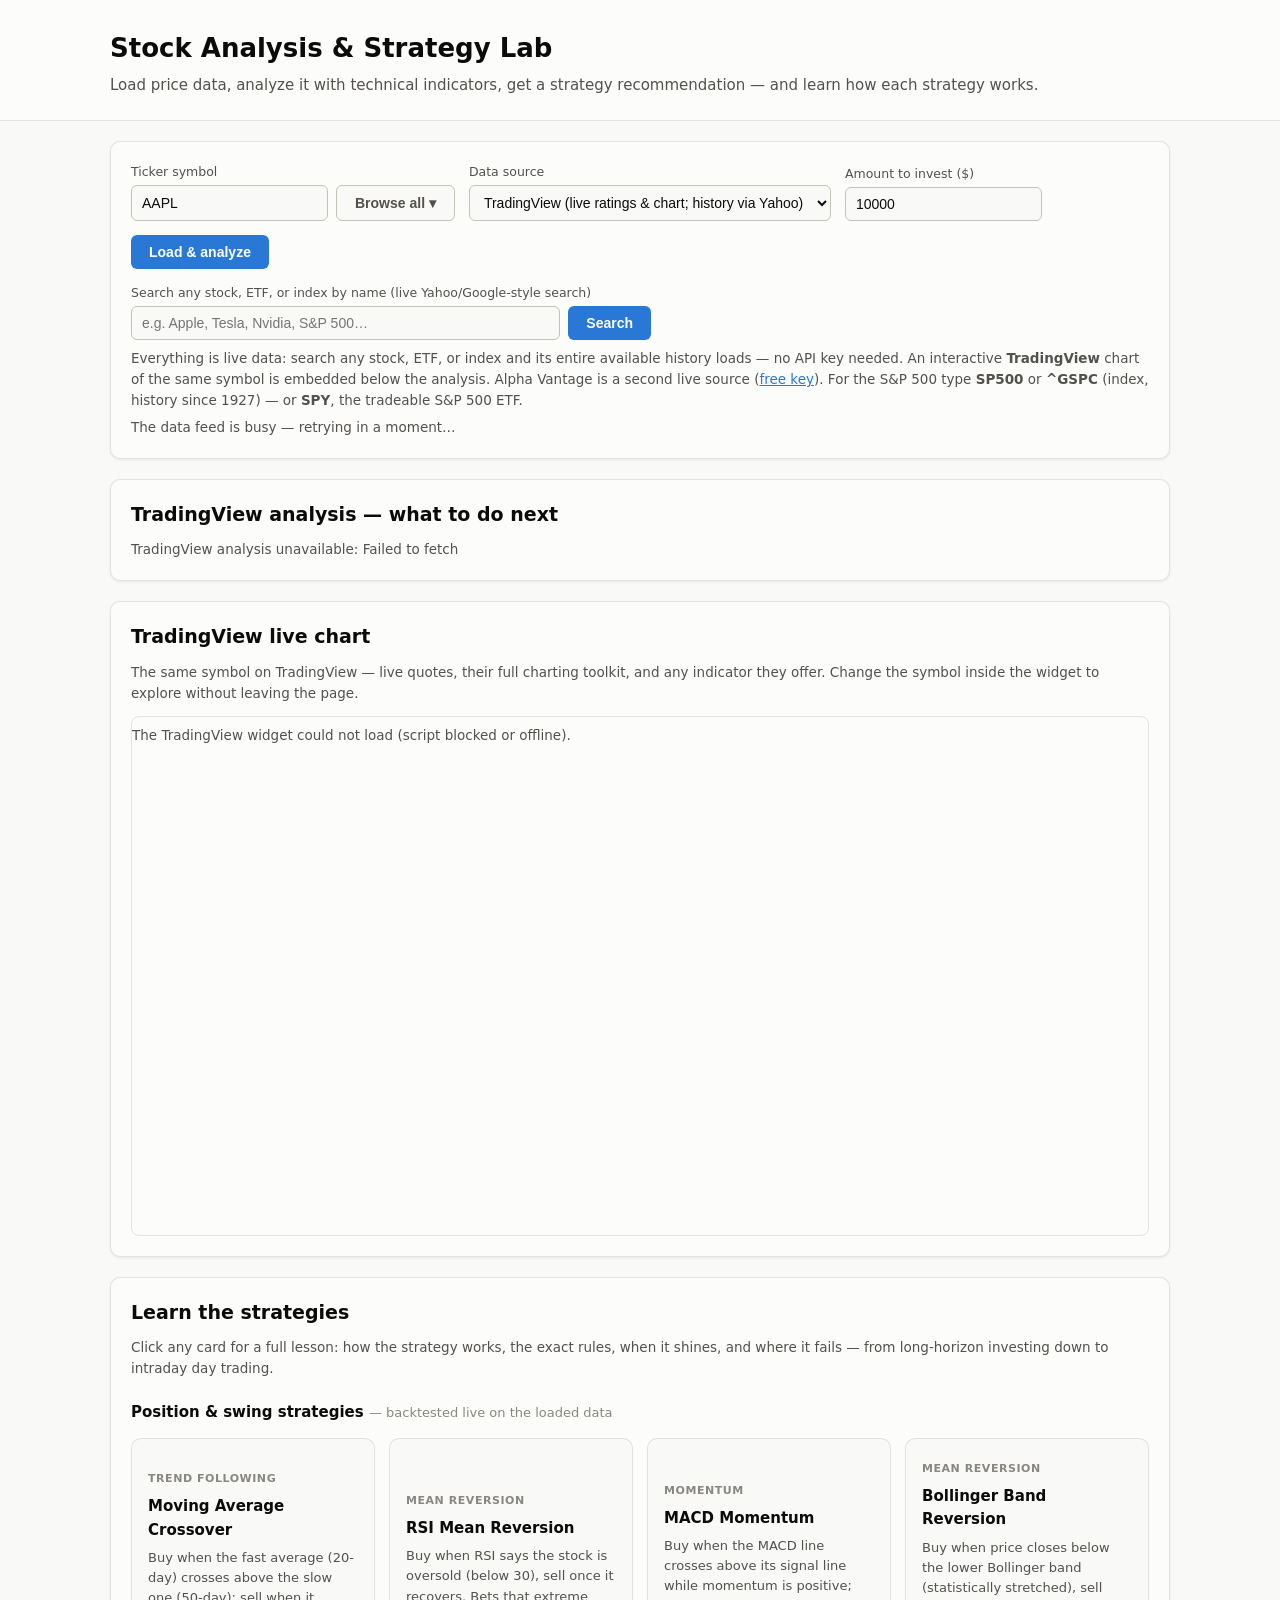
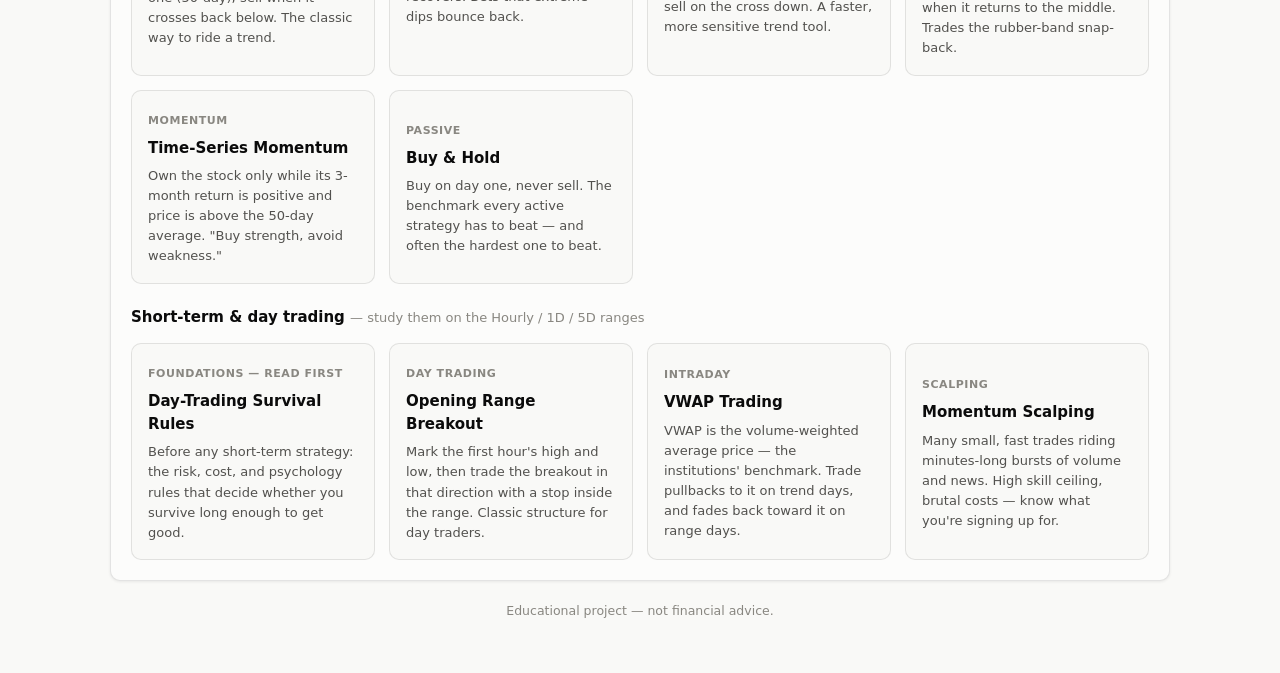
==== index.html @ ebc2ca2b "update with more data" ====
<!DOCTYPE html>
<html lang="en">
<head>
  <meta charset="UTF-8" />
  <meta name="viewport" content="width=device-width, initial-scale=1.0" />
  <title>Stock Analysis &amp; Strategy Lab</title>
  <!-- ?v= busts stale browser caches — bump it when shipping changes -->
  <link rel="stylesheet" href="css/styles.css?v=7" />
</head>
<body>
  <header class="app-header">
    <div class="header-inner">
      <h1>Stock Analysis &amp; Strategy Lab</h1>
      <p class="subtitle">Load price data, analyze it with technical indicators, get a strategy recommendation — and learn how each strategy works.</p>
    </div>
  </header>

  <main class="container">

    <!-- ============ Controls ============ -->
    <section class="panel controls-panel" aria-label="Data controls">
      <div class="controls-row">
        <div class="control">
          <label for="symbol-input">Ticker symbol</label>
          <div class="symbol-box">
            <input id="symbol-input" type="text" value="AAPL" autocomplete="off" spellcheck="false" placeholder="e.g. AAPL, MSFT, ^GSPC" />
            <button id="browse-btn" class="btn btn-secondary" type="button" title="Pick from every available ticker">Browse all &#9662;</button>
          </div>
        </div>
        <div class="control">
          <label for="source-select">Data source</label>
          <select id="source-select">
            <option value="tradingview" selected>TradingView (live ratings &amp; chart; history via Yahoo)</option>
            <option value="yahoo">Yahoo Finance (live, free, full history)</option>
            <option value="alphavantage">Alpha Vantage (live, needs free API key)</option>
          </select>
        </div>
        <div class="control" id="apikey-control" hidden>
          <label for="apikey-input">API key</label>
          <input id="apikey-input" type="password" autocomplete="off" placeholder="Free key from alphavantage.co" />
        </div>
        <div class="control">
          <label for="capital-input">Amount to invest ($)</label>
          <input id="capital-input" type="number" value="10000" min="0" step="100" />
        </div>
        <div class="control control-btn">
          <button id="load-btn" class="btn btn-primary">Load &amp; analyze</button>
        </div>
      </div>
      <div class="search-row">
        <div class="control search-control">
          <label for="search-input">Search any stock, ETF, or index by name (live Yahoo/Google-style search)</label>
          <div class="search-box">
            <input id="search-input" type="text" autocomplete="off" spellcheck="false" placeholder="e.g. Apple, Tesla, Nvidia, S&amp;P 500…" />
            <button id="search-btn" class="btn btn-primary" type="button">Search</button>
          </div>
          <div class="search-results" id="search-results" hidden></div>
        </div>
      </div>
      <p class="hint" id="source-hint">
        Everything is live data: search any stock, ETF, or index and its entire available history loads —
        no API key needed. An interactive <b>TradingView</b> chart of the same symbol is embedded below the
        analysis. Alpha Vantage is a second live source
        (<a href="https://www.alphavantage.co/support/#api-key" target="_blank" rel="noopener">free key</a>).
        For the S&amp;P 500 type <b>SP500</b> or <b>^GSPC</b> (index, history since 1927) — or <b>SPY</b>,
        the tradeable S&amp;P 500 ETF.
      </p>
      <p class="status" id="status-msg" role="status"></p>
      <button id="retry-btn" class="btn btn-secondary" type="button" hidden>Retry loading history</button>
    </section>

    <!-- ============ Stat tiles ============ -->
    <section class="tiles" id="stat-tiles" aria-label="Key statistics" hidden>
      <div class="tile">
        <div class="tile-label">Last close</div>
        <div class="tile-value" id="tile-price">–</div>
        <div class="tile-delta" id="tile-change">–</div>
      </div>
      <div class="tile">
        <div class="tile-label">Period range</div>
        <div class="tile-value" id="tile-range">–</div>
        <div class="tile-delta muted" id="tile-range-note">low – high</div>
      </div>
      <div class="tile">
        <div class="tile-label">RSI (14)</div>
        <div class="tile-value" id="tile-rsi">–</div>
        <div class="tile-delta muted" id="tile-rsi-note">–</div>
      </div>
      <div class="tile">
        <div class="tile-label">Volatility (annualized)</div>
        <div class="tile-value" id="tile-vol">–</div>
        <div class="tile-delta muted" id="tile-vol-note">20-day stdev of returns</div>
      </div>
      <div class="tile">
        <div class="tile-label">Trend regime</div>
        <div class="tile-value" id="tile-trend">–</div>
        <div class="tile-delta muted" id="tile-trend-note">SMA 20 vs SMA 50</div>
      </div>
    </section>

    <!-- ============ Price chart ============ -->
    <section class="panel chart-panel" id="chart-section" hidden>
      <div class="chart-header">
        <h2 id="chart-title">Price</h2>
        <div class="chart-toggles" role="group" aria-label="Chart options">
          <label class="toggle"><input type="checkbox" id="toggle-candles" /> Candles</label>
          <label class="toggle"><input type="checkbox" id="toggle-sma20" checked /> SMA 20</label>
          <label class="toggle"><input type="checkbox" id="toggle-sma50" checked /> SMA 50</label>
          <label class="toggle"><input type="checkbox" id="toggle-bb" /> Bollinger (20, 2)</label>
          <label class="toggle"><input type="checkbox" id="toggle-log" /> Log scale</label>
          <label class="toggle"><input type="checkbox" id="toggle-table" /> Data table</label>
        </div>
      </div>
      <div class="chart-tools" id="range-row" role="group" aria-label="Time range">
        <span class="tools-label">Range:</span>
        <button class="tool-btn" data-range="HOURLY" type="button">Hourly</button>
        <button class="tool-btn" data-range="1D" type="button">1D</button>
        <button class="tool-btn" data-range="5D" type="button">5D</button>
        <button class="tool-btn" data-range="1M" type="button">1M</button>
        <button class="tool-btn" data-range="6M" type="button">6M</button>
        <button class="tool-btn" data-range="1Y" type="button">1Y</button>
        <button class="tool-btn" data-range="3Y" type="button">3Y</button>
        <button class="tool-btn" data-range="5Y" type="button">5Y</button>
        <button class="tool-btn active" data-range="ALL" type="button">All</button>
        <span class="tool-hint" id="range-hint"></span>
      </div>
      <p class="hint">Details below show the latest bar — click any point on a chart to inspect a different one.</p>
      <div class="point-details" id="point-details" hidden>
        <div class="pd-date" id="pd-date"></div>
        <div class="pd-grid" id="pd-grid"></div>
      </div>
      <div class="legend" id="price-legend" aria-hidden="false"></div>
      <div class="chart-wrap">
        <canvas id="price-chart" height="360"></canvas>
      </div>

      <h3 class="subchart-title">RSI (14)</h3>
      <div class="chart-wrap">
        <canvas id="rsi-chart" height="120"></canvas>
      </div>

      <h3 class="subchart-title">MACD (12, 26, 9)</h3>
      <div class="legend" id="macd-legend"></div>
      <div class="chart-wrap">
        <canvas id="macd-chart" height="140"></canvas>
      </div>

      <div class="table-wrap" id="data-table-wrap" hidden>
        <table id="data-table">
          <caption>Most recent 30 trading days</caption>
          <thead>
            <tr><th>Date</th><th>Open</th><th>High</th><th>Low</th><th>Close</th><th>Volume</th><th>SMA 20</th><th>RSI 14</th></tr>
          </thead>
          <tbody></tbody>
        </table>
      </div>
    </section>

    <!-- ============ TradingView analysis & suggestions ============ -->
    <section class="panel" id="tva-section" hidden>
      <h2>TradingView analysis — what to do next</h2>
      <p class="hint" id="tva-status">Loading TradingView analysis…</p>
      <div id="tva-body" hidden>
        <div class="tva-ratings" id="tva-ratings"></div>
        <div class="pd-grid" id="tva-grid"></div>
        <div class="reco-card" id="tva-suggestion"></div>
      </div>
    </section>

    <!-- ============ TradingView ============ -->
    <section class="panel" id="tv-section" hidden>
      <h2>TradingView live chart</h2>
      <p class="hint">The same symbol on TradingView — live quotes, their full charting toolkit, and any indicator they offer. Change the symbol inside the widget to explore without leaving the page.</p>
      <p class="hint" id="tv-note"></p>
      <div class="tv-container" id="tv-widget"></div>
    </section>

    <!-- ============ Recommendation ============ -->
    <section class="panel" id="reco-section" hidden>
      <h2>Strategy recommendation</h2>
      <div class="reco-card" id="reco-card"></div>
      <h3>How every strategy scored on this data</h3>
      <p class="hint">Each strategy is backtested on the loaded history (long when its rule says buy, in cash otherwise), then scored for how well it fits the current market regime. Past performance never guarantees future results — this is an educational tool, not financial advice.</p>
      <div class="table-wrap">
        <table id="strategy-table">
          <thead>
            <tr>
              <th>Strategy</th>
              <th>Current signal</th>
              <th>Regime fit</th>
              <th>Backtest return</th>
              <th>Buy &amp; hold</th>
              <th>Win rate</th>
              <th>Max drawdown</th>
              <th>Trades</th>
            </tr>
          </thead>
          <tbody></tbody>
        </table>
      </div>
    </section>

    <!-- ============ Learn ============ -->
    <section class="panel" id="learn-section">
      <h2>Learn the strategies</h2>
      <p class="hint">Click any card for a full lesson: how the strategy works, the exact rules, when it shines, and where it fails — from long-horizon investing down to intraday day trading.</p>
      <div id="learn-groups"></div>
    </section>

    <footer class="app-footer">
      <p>Educational project — not financial advice.</p>
    </footer>
  </main>

  <!-- ============ Lesson modal ============ -->
  <div class="modal-backdrop" id="modal-backdrop" hidden>
    <div class="modal" role="dialog" aria-modal="true" aria-labelledby="modal-title">
      <button class="modal-close" id="modal-close" aria-label="Close lesson">&times;</button>
      <div id="modal-body"></div>
    </div>
  </div>

  <script src="js/indicators.js?v=7"></script>
  <script src="js/data.js?v=7"></script>
  <script src="js/strategies.js?v=7"></script>
  <script src="js/chart.js?v=7"></script>
  <script src="js/app.js?v=7"></script>
</body>
</html>
---- css/styles.css ----
/* ============================================================
   Theme tokens — light by default, dark via prefers-color-scheme.
   Series colors are a validated categorical palette; status
   green/red are reserved for up/down and never used as a series.
   ============================================================ */
:root {
  --page:            #f9f9f7;
  --surface-1:       #fcfcfb;
  --text-primary:    #0b0b0b;
  --text-secondary:  #52514e;
  --text-muted:      #898781;
  --gridline:        #e1e0d9;
  --baseline:        #c3c2b7;
  --border:          rgba(11, 11, 11, 0.10);

  --series-1: #2a78d6;   /* blue   — price / primary line */
  --series-2: #1baf7a;   /* aqua   — SMA 20 */
  --series-3: #eda100;   /* yellow — SMA 50 */
  --series-4: #4a3aa7;   /* violet — Bollinger */
  --diverge-neg: #e34948; /* red pole of blue<->red diverging (MACD histogram) */

  --status-good:     #0ca30c;
  --status-critical: #d03b3b;
  --delta-up:        #006300;
  --delta-down:      #d03b3b;

  --accent:       #2a78d6;
  --accent-ink:   #ffffff;
  --radius: 10px;
  --shadow: 0 1px 3px rgba(11, 11, 11, 0.07);
}

@media (prefers-color-scheme: dark) {
  :root {
    --page:            #0d0d0d;
    --surface-1:       #1a1a19;
    --text-primary:    #ffffff;
    --text-secondary:  #c3c2b7;
    --text-muted:      #898781;
    --gridline:        #2c2c2a;
    --baseline:        #383835;
    --border:          rgba(255, 255, 255, 0.10);

    --series-1: #3987e5;
    --series-2: #199e70;
    --series-3: #c98500;
    --series-4: #9085e9;
    --diverge-neg: #e66767;

    --status-good:     #0ca30c;
    --status-critical: #d03b3b;
    --delta-up:        #0ca30c;
    --delta-down:      #e66767;

    --accent:     #3987e5;
    --accent-ink: #0b0b0b;
  }
}

* { box-sizing: border-box; }

/* The hidden attribute must always win, even over display:grid/flex rules. */
[hidden] { display: none !important; }

body {
  margin: 0;
  background: var(--page);
  color: var(--text-primary);
  font-family: system-ui, -apple-system, "Segoe UI", sans-serif;
  line-height: 1.55;
}

a { color: var(--accent); }

/* ============ Layout ============ */
.app-header {
  background: var(--surface-1);
  border-bottom: 1px solid var(--border);
  padding: 28px 0 22px;
}
.header-inner, .container {
  max-width: 1100px;
  margin: 0 auto;
  padding: 0 20px;
}
.app-header h1 { margin: 0 0 6px; font-size: 26px; }
.subtitle { margin: 0; color: var(--text-secondary); font-size: 15px; }

.container { padding-top: 20px; padding-bottom: 40px; }

.panel {
  background: var(--surface-1);
  border: 1px solid var(--border);
  border-radius: var(--radius);
  box-shadow: var(--shadow);
  padding: 20px;
  margin-bottom: 20px;
}
.panel h2 { margin: 0 0 10px; font-size: 19px; }
.panel h3 { margin: 22px 0 8px; font-size: 15px; }

.hint { color: var(--text-secondary); font-size: 13.5px; margin: 8px 0 0; }
.muted { color: var(--text-muted); }

/* ============ Controls ============ */
.controls-row {
  display: flex;
  flex-wrap: wrap;
  gap: 14px;
  align-items: flex-end;
}
.control { display: flex; flex-direction: column; gap: 4px; }
.control label { font-size: 12.5px; color: var(--text-secondary); }
.control input, .control select {
  background: var(--page);
  color: var(--text-primary);
  border: 1px solid var(--baseline);
  border-radius: 6px;
  padding: 8px 10px;
  font-size: 14px;
  min-width: 160px;
}
.control input:focus, .control select:focus {
  outline: 2px solid var(--accent);
  outline-offset: 1px;
}
.btn {
  border: none;
  border-radius: 6px;
  padding: 9px 18px;
  font-size: 14px;
  font-weight: 600;
  cursor: pointer;
}
.btn-primary { background: var(--accent); color: var(--accent-ink); }
.btn-primary:hover { filter: brightness(1.08); }
.btn-primary:disabled { opacity: 0.6; cursor: wait; }
.btn-secondary {
  background: var(--page);
  color: var(--text-secondary);
  border: 1px solid var(--baseline);
}
.btn-secondary:hover { border-color: var(--accent); color: var(--text-primary); }

.symbol-box { display: flex; gap: 8px; }
.symbol-box input { min-width: 110px; flex: 1; }

/* ============ Symbol directory (Browse all) ============ */
.dir-controls { display: flex; gap: 10px; align-items: center; margin: 12px 0 10px; flex-wrap: wrap; }
.dir-controls input {
  flex: 1;
  min-width: 200px;
  background: var(--page);
  border: 1px solid var(--baseline);
  border-radius: 6px;
  padding: 8px 10px;
  color: var(--text-primary);
  font-size: 14px;
}
.dir-controls input:focus { outline: 2px solid var(--accent); outline-offset: 1px; }
.dir-list {
  max-height: 50vh;
  overflow-y: auto;
  border: 1px solid var(--border);
  border-radius: 8px;
  margin-bottom: 12px;
}
.dir-row {
  display: flex;
  gap: 10px;
  align-items: baseline;
  width: 100%;
  text-align: left;
  background: none;
  border: none;
  border-bottom: 1px solid var(--gridline);
  padding: 8px 12px;
  font: inherit;
  font-size: 13.5px;
  color: var(--text-primary);
  cursor: pointer;
}
.dir-row:last-child { border-bottom: none; }
.dir-row:hover { background: color-mix(in srgb, var(--accent) 10%, transparent); }
.dir-sym { font-weight: 700; min-width: 64px; }
.dir-name { flex: 1; color: var(--text-secondary); overflow: hidden; text-overflow: ellipsis; white-space: nowrap; }
.dir-price { font-variant-numeric: tabular-nums; }
.dir-chg { min-width: 62px; text-align: right; font-variant-numeric: tabular-nums; }
.dir-chg.up { color: var(--delta-up); }
.dir-chg.down { color: var(--delta-down); }
.dir-cap { color: var(--text-muted); min-width: 54px; text-align: right; font-size: 12px; }
#dir-more { width: 100%; }

.status { font-size: 13.5px; margin: 6px 0 0; min-height: 1em; color: var(--text-secondary); }
.status.error { color: var(--status-critical); }

/* ============ Symbol search ============ */
.search-row { margin-top: 14px; }
.search-control { position: relative; max-width: 520px; }
.search-box { display: flex; gap: 8px; }
.search-box input { flex: 1; }
.search-results {
  position: absolute;
  top: 100%;
  left: 0;
  right: 0;
  z-index: 50;
  background: var(--surface-1);
  border: 1px solid var(--border);
  border-radius: 8px;
  box-shadow: 0 6px 20px rgba(0,0,0,0.25);
  margin-top: 4px;
  overflow: hidden;
}
.search-result {
  display: flex;
  justify-content: space-between;
  align-items: baseline;
  gap: 10px;
  width: 100%;
  text-align: left;
  background: none;
  border: none;
  border-bottom: 1px solid var(--gridline);
  padding: 8px 12px;
  font: inherit;
  font-size: 13.5px;
  color: var(--text-primary);
  cursor: pointer;
}
.search-result:last-child { border-bottom: none; }
.search-result:hover { background: color-mix(in srgb, var(--accent) 10%, transparent); }
.search-result .sr-symbol { font-weight: 700; white-space: nowrap; }
.search-result .sr-name {
  flex: 1;
  color: var(--text-secondary);
  overflow: hidden;
  text-overflow: ellipsis;
  white-space: nowrap;
}
.search-result .sr-exch { color: var(--text-muted); font-size: 12px; white-space: nowrap; }

/* ============ Stat tiles ============ */
.tiles {
  display: grid;
  grid-template-columns: repeat(auto-fit, minmax(170px, 1fr));
  gap: 14px;
  margin-bottom: 20px;
}
.tile {
  background: var(--surface-1);
  border: 1px solid var(--border);
  border-radius: var(--radius);
  box-shadow: var(--shadow);
  padding: 14px 16px;
}
.tile-label { font-size: 12.5px; color: var(--text-secondary); }
.tile-value { font-size: 24px; font-weight: 600; margin: 2px 0; }
.tile-delta { font-size: 12.5px; font-weight: 600; }
.tile-delta.up   { color: var(--delta-up); }
.tile-delta.down { color: var(--delta-down); }
.tile-delta.muted { color: var(--text-muted); font-weight: 400; }

/* ============ Charts ============ */
.chart-header {
  display: flex;
  flex-wrap: wrap;
  justify-content: space-between;
  align-items: baseline;
  gap: 10px;
}
.chart-toggles { display: flex; flex-wrap: wrap; gap: 12px; }
.toggle {
  font-size: 13px;
  color: var(--text-secondary);
  display: inline-flex;
  align-items: center;
  gap: 5px;
  cursor: pointer;
}

.legend {
  display: flex;
  flex-wrap: wrap;
  gap: 16px;
  margin: 8px 0 4px;
  font-size: 12.5px;
  color: var(--text-secondary);
}
.legend-item { display: inline-flex; align-items: center; gap: 6px; }
.legend-swatch {
  width: 14px; height: 3px; border-radius: 2px; display: inline-block;
}
.legend-swatch.dot { width: 9px; height: 9px; border-radius: 50%; }

.chart-tools {
  display: flex;
  flex-wrap: wrap;
  align-items: center;
  gap: 6px;
  margin: 12px 0 2px;
}
.tools-label { font-size: 12.5px; color: var(--text-secondary); margin-right: 2px; }
.tool-btn {
  background: var(--page);
  color: var(--text-secondary);
  border: 1px solid var(--baseline);
  border-radius: 6px;
  padding: 4px 12px;
  font-size: 12.5px;
  font-weight: 600;
  cursor: pointer;
}
.tool-btn:hover { border-color: var(--accent); color: var(--text-primary); }
.tool-btn.active {
  background: var(--accent);
  border-color: var(--accent);
  color: var(--accent-ink);
}
.tool-btn.tool-reset { margin-left: 8px; }
.tool-hint { font-size: 12px; color: var(--text-muted); margin-left: 6px; }

.chart-wrap { position: relative; }
.chart-wrap canvas {
  width: 100%;
  display: block;
  /* A click/tap must never zoom the page or select text around the chart. */
  touch-action: manipulation;
  user-select: none;
  -webkit-user-select: none;
  -webkit-tap-highlight-color: transparent;
}
.subchart-title {
  font-size: 13px !important;
  color: var(--text-secondary);
  margin: 18px 0 4px !important;
  font-weight: 600;
}

/* Details card for the clicked chart point */
.point-details {
  position: relative;
  border: 1px solid var(--border);
  border-left: 4px solid var(--accent);
  border-radius: var(--radius);
  background: color-mix(in srgb, var(--accent) 4%, var(--surface-1));
  padding: 12px 16px;
  margin: 10px 0 4px;
}
.pd-date { font-weight: 600; font-size: 14px; margin-bottom: 8px; }
.pd-grid {
  display: grid;
  grid-template-columns: repeat(auto-fill, minmax(118px, 1fr));
  gap: 8px 16px;
}
.pd-label { font-size: 11.5px; color: var(--text-muted); white-space: nowrap; }
.pd-value {
  font-size: 14px;
  font-weight: 600;
  font-variant-numeric: tabular-nums;
  /* Never wrap: a value spilling to a second line would change the panel
     height on every click and shift the charts below it. */
  white-space: nowrap;
}
.pd-value.up   { color: var(--delta-up); }
.pd-value.down { color: var(--delta-down); }

/* ============ Tables ============ */
.table-wrap { overflow-x: auto; margin-top: 12px; }
table {
  border-collapse: collapse;
  width: 100%;
  font-size: 13px;
}
caption {
  text-align: left;
  color: var(--text-secondary);
  font-size: 12.5px;
  padding-bottom: 6px;
}
th, td {
  text-align: right;
  padding: 7px 10px;
  border-bottom: 1px solid var(--gridline);
  font-variant-numeric: tabular-nums;
  white-space: nowrap;
}
th:first-child, td:first-child { text-align: left; }
th {
  color: var(--text-secondary);
  font-weight: 600;
  border-bottom: 1px solid var(--baseline);
}
tr.recommended td { background: color-mix(in srgb, var(--accent) 8%, transparent); }

.signal-badge {
  display: inline-flex;
  align-items: center;
  gap: 5px;
  font-weight: 600;
  font-size: 12.5px;
  padding: 2px 9px;
  border-radius: 999px;
  border: 1px solid var(--border);
}
.signal-buy  { color: var(--delta-up); }
.signal-sell { color: var(--delta-down); }
.signal-hold { color: var(--text-secondary); }

/* ============ Recommendation card ============ */
.reco-card {
  border: 1px solid var(--border);
  border-left: 4px solid var(--accent);
  border-radius: var(--radius);
  padding: 16px 18px;
  margin: 6px 0 8px;
  background: color-mix(in srgb, var(--accent) 5%, var(--surface-1));
}
.reco-card h3 { margin: 0 0 4px !important; font-size: 17px !important; }
.reco-card .reco-signal { margin: 6px 0; }
.reco-card p { margin: 6px 0; font-size: 14px; color: var(--text-secondary); }
.reco-card ul { margin: 6px 0; padding-left: 20px; font-size: 14px; color: var(--text-secondary); }
.reco-card .learn-link {
  background: none; border: none; padding: 0;
  color: var(--accent); font-size: 14px; cursor: pointer; text-decoration: underline;
}

/* ============ Buy verdict & position sizing ============ */
.plan-block {
  border-top: 1px solid var(--border);
  margin-top: 14px;
  padding-top: 12px;
}
.plan-block h4 { margin: 0 0 8px; font-size: 15px; color: var(--text-primary); }
.plan-capital { font-size: 13.5px; color: var(--text-secondary); margin-bottom: 8px; }
.plan-capital input {
  width: 110px;
  background: var(--page);
  border: 1px solid var(--baseline);
  border-radius: 6px;
  padding: 5px 8px;
  color: var(--text-primary);
  font-size: 13.5px;
  font-variant-numeric: tabular-nums;
}
.plan-verdict { font-size: 14.5px; margin: 8px 0; }
.plan-verdict.no-buy b { color: var(--delta-down); }
.plan-verdict.ok-buy b { color: var(--delta-up); }
.plan-details { margin: 6px 0; padding-left: 20px; font-size: 13.5px; color: var(--text-secondary); }

/* ============ Learn grid ============ */
.learn-group-title {
  margin: 22px 0 0;
  font-size: 15px;
}
.learn-group-title .muted { font-weight: 400; font-size: 13px; }
.learn-grid {
  display: grid;
  grid-template-columns: repeat(auto-fill, minmax(240px, 1fr));
  gap: 14px;
  margin-top: 14px;
}
.learn-card {
  text-align: left;
  background: var(--page);
  border: 1px solid var(--border);
  border-radius: var(--radius);
  padding: 16px;
  cursor: pointer;
  font: inherit;
  color: inherit;
  transition: border-color 0.15s, transform 0.15s;
}
.learn-card:hover { border-color: var(--accent); transform: translateY(-2px); }
.learn-card h3 { margin: 0 0 6px; font-size: 15px; }
.learn-card .card-type {
  display: inline-block;
  font-size: 11px;
  font-weight: 600;
  text-transform: uppercase;
  letter-spacing: 0.05em;
  color: var(--text-muted);
  margin-bottom: 8px;
}
.learn-card p { margin: 0; font-size: 13px; color: var(--text-secondary); }

/* ============ Modal ============ */
.modal-backdrop[hidden] { display: none; }
.modal-backdrop {
  position: fixed;
  inset: 0;
  background: rgba(0, 0, 0, 0.45);
  display: flex;
  align-items: flex-start;
  justify-content: center;
  padding: 40px 16px;
  overflow-y: auto;
  z-index: 100;
}
.modal {
  position: relative;
  background: var(--surface-1);
  border-radius: 12px;
  max-width: 680px;
  width: 100%;
  padding: 26px 28px;
  box-shadow: 0 10px 40px rgba(0,0,0,0.3);
}
.modal h2 { margin: 0 0 2px; font-size: 21px; }
.modal .lesson-type { color: var(--text-muted); font-size: 12.5px; text-transform: uppercase; letter-spacing: 0.05em; font-weight: 600; }
.modal h3 { margin: 18px 0 6px; font-size: 15px; }
.modal p, .modal li { font-size: 14px; color: var(--text-secondary); }
.modal ul, .modal ol { padding-left: 22px; margin: 6px 0; }
.modal code {
  background: var(--page);
  border: 1px solid var(--border);
  border-radius: 4px;
  padding: 1px 6px;
  font-size: 12.5px;
}
.modal .rule-box {
  background: var(--page);
  border: 1px solid var(--border);
  border-radius: 8px;
  padding: 12px 14px;
  margin: 8px 0;
  font-size: 13.5px;
}
.modal .rule-box b { color: var(--text-primary); }
.modal-close {
  position: absolute;
  top: 12px; right: 14px;
  background: none;
  border: none;
  font-size: 26px;
  line-height: 1;
  color: var(--text-muted);
  cursor: pointer;
}
.modal-close:hover { color: var(--text-primary); }
.modal .live-note {
  border-left: 3px solid var(--accent);
  padding: 8px 12px;
  margin-top: 14px;
  background: color-mix(in srgb, var(--accent) 6%, transparent);
  border-radius: 0 8px 8px 0;
  font-size: 13.5px;
}

/* ============ TradingView analysis panel ============ */
.tva-ratings {
  display: flex;
  flex-wrap: wrap;
  gap: 10px;
  margin: 12px 0 16px;
}
.rating-pill {
  border: 1px solid var(--border);
  border-radius: 10px;
  padding: 10px 16px;
  min-width: 130px;
  background: var(--page);
}
.rp-label { font-size: 11.5px; color: var(--text-muted); white-space: nowrap; }
.rp-value { font-size: 16px; font-weight: 700; white-space: nowrap; }
.rp-score { font-size: 11.5px; color: var(--text-muted); font-variant-numeric: tabular-nums; }
.rp-value.buy     { color: var(--delta-up); }
.rp-value.sell    { color: var(--delta-down); }
.rp-value.neutral { color: var(--text-secondary); }
#tva-grid { margin-bottom: 16px; }

/* ============ TradingView embed ============ */
.tv-container {
  height: 520px;
  margin-top: 12px;
  border: 1px solid var(--border);
  border-radius: 8px;
  overflow: hidden;
}

.app-footer {
  text-align: center;
  color: var(--text-muted);
  font-size: 12.5px;
  margin-top: 10px;
}

@media (max-width: 640px) {
  .controls-row { flex-direction: column; align-items: stretch; }
  .control input, .control select { min-width: 0; width: 100%; }
}
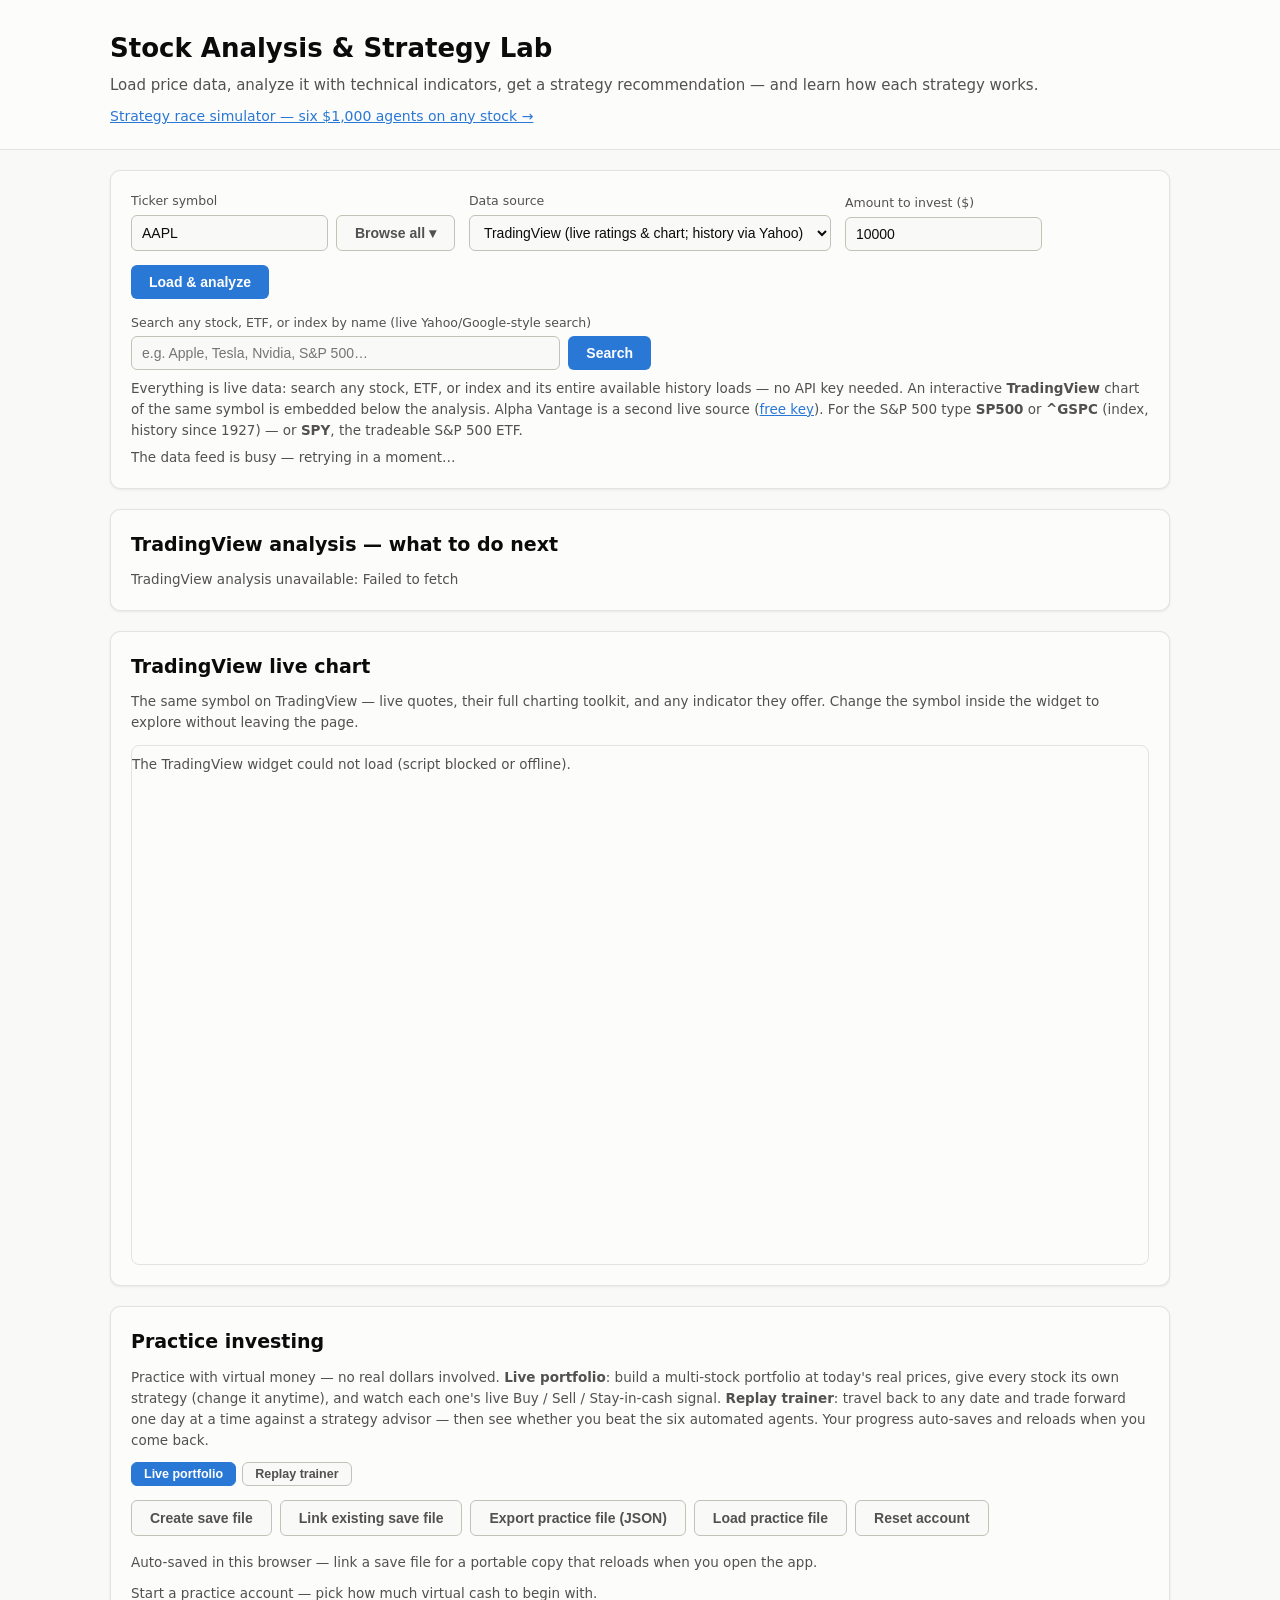
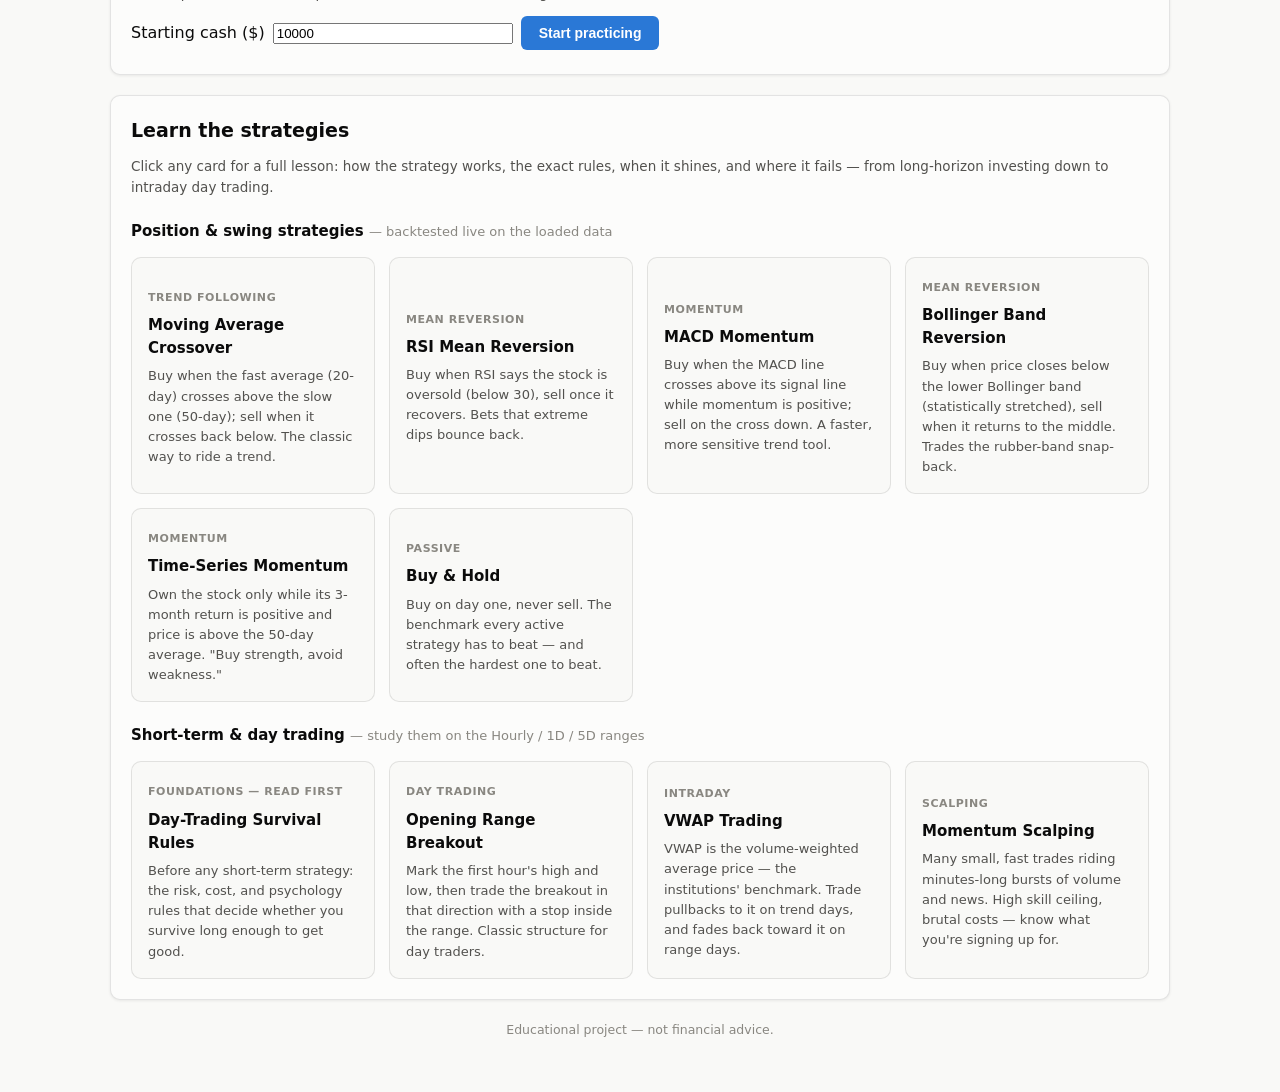
==== commit 6d4a43d4: "updating stock analysis" ====
--- a/index.html
+++ b/index.html
@@ -5,13 +5,14 @@
   <meta name="viewport" content="width=device-width, initial-scale=1.0" />
   <title>Stock Analysis &amp; Strategy Lab</title>
   <!-- ?v= busts stale browser caches — bump it when shipping changes -->
-  <link rel="stylesheet" href="css/styles.css?v=7" />
+  <link rel="stylesheet" href="css/styles.css?v=13" />
 </head>
 <body>
   <header class="app-header">
     <div class="header-inner">
       <h1>Stock Analysis &amp; Strategy Lab</h1>
       <p class="subtitle">Load price data, analyze it with technical indicators, get a strategy recommendation — and learn how each strategy works.</p>
+      <p class="header-links"><a href="simulation.html">Strategy race simulator — six $1,000 agents on any stock &rarr;</a></p>
     </div>
   </header>
 
@@ -200,6 +201,243 @@
       </div>
     </section>
 
+    <!-- ============ Practice investing ============ -->
+    <section class="panel" id="practice-section">
+      <h2>Practice investing</h2>
+      <p class="hint">
+        Practice with virtual money — no real dollars involved. <b>Live portfolio</b>: build a
+        multi-stock portfolio at today's real prices, give every stock its own strategy (change it
+        anytime), and watch each one's live Buy / Sell / Stay-in-cash signal.
+        <b>Replay trainer</b>: travel back to any date and trade forward one day at a time against
+        a strategy advisor — then see whether you beat the six automated agents. Your progress
+        auto-saves and reloads when you come back.
+      </p>
+      <div class="chart-tools" id="practice-tabs" role="tablist" aria-label="Practice mode">
+        <button class="tool-btn active" data-ptab="portfolio" role="tab" aria-selected="true" type="button">Live portfolio</button>
+        <button class="tool-btn" data-ptab="replay" role="tab" aria-selected="false" type="button">Replay trainer</button>
+      </div>
+
+      <!-- ===== Live portfolio pane ===== -->
+      <div id="practice-portfolio" role="tabpanel">
+        <div class="reconnect-banner" id="practice-reconnect" hidden>
+          <span>Your practice portfolio is linked to a save file — click to resume auto-saving to it.</span>
+          <button class="btn btn-primary" id="practice-reconnect-btn" type="button">Reconnect save file</button>
+        </div>
+        <div class="reconnect-banner" id="practice-external" hidden>
+          <span>Your practice state changed in another tab.</span>
+          <button class="btn btn-secondary" id="practice-external-reload" type="button">Reload state</button>
+        </div>
+
+        <div class="practice-storage">
+          <button class="btn btn-secondary" id="practice-create-btn" type="button">Create save file</button>
+          <button class="btn btn-secondary" id="practice-link-btn" type="button">Link existing save file</button>
+          <button class="btn btn-secondary" id="practice-export-btn" type="button">Export practice file (JSON)</button>
+          <button class="btn btn-secondary" id="practice-import-btn" type="button">Load practice file</button>
+          <input type="file" id="practice-import-input" accept=".json,application/json" hidden />
+          <button class="btn btn-secondary" id="practice-reset-btn" type="button">Reset account</button>
+          <span class="hint" id="practice-save-status"></span>
+        </div>
+
+        <div id="practice-setup" hidden>
+          <p class="hint">Start a practice account — pick how much virtual cash to begin with.</p>
+          <div class="practice-add">
+            <label for="practice-cash-input">Starting cash ($)</label>
+            <input id="practice-cash-input" type="number" min="1" step="100" value="10000" />
+            <button class="btn btn-primary" id="practice-start-btn" type="button">Start practicing</button>
+            <span class="status error" id="practice-setup-err"></span>
+          </div>
+        </div>
+
+        <div id="practice-account" hidden>
+          <div class="tiles practice-tiles">
+            <div class="tile">
+              <div class="tile-label">Total value</div>
+              <div class="tile-value" id="practice-tile-total">–</div>
+              <div class="tile-delta muted" id="practice-tile-total-note"></div>
+            </div>
+            <div class="tile">
+              <div class="tile-label">Cash</div>
+              <div class="tile-value" id="practice-tile-cash">–</div>
+              <div class="tile-delta muted" id="practice-tile-cash-note"></div>
+            </div>
+            <div class="tile">
+              <div class="tile-label">Day P&amp;L</div>
+              <div class="tile-value" id="practice-tile-day">–</div>
+              <div class="tile-delta muted">vs yesterday's close</div>
+            </div>
+            <div class="tile">
+              <div class="tile-label">Total P&amp;L</div>
+              <div class="tile-value" id="practice-tile-pnl">–</div>
+              <div class="tile-delta muted" id="practice-tile-pnl-note"></div>
+            </div>
+          </div>
+
+          <div class="practice-add">
+            <input id="practice-add-input" type="text" autocomplete="off" spellcheck="false"
+                   placeholder="Add a stock: ticker or company name…" />
+            <button class="btn btn-primary" id="practice-add-btn" type="button">Add</button>
+            <button class="btn btn-secondary" id="practice-browse-btn" type="button">Browse all &#9662;</button>
+            <div class="search-results" id="practice-add-results" hidden></div>
+          </div>
+          <p class="status error" id="practice-add-err"></p>
+
+          <div class="practice-actions">
+            <button class="btn btn-secondary" id="practice-refresh-quotes" type="button">Refresh quotes</button>
+            <button class="btn btn-secondary" id="practice-refresh-signals" type="button">Refresh signals</button>
+            <span class="hint" id="practice-progress"></span>
+          </div>
+
+          <div class="table-wrap">
+            <table id="practice-table">
+              <thead>
+                <tr>
+                  <th>Symbol</th><th>Name</th><th>Price</th><th>Day %</th><th>Signal</th>
+                  <th>Strategy</th><th>Shares</th><th>Mkt value</th><th>P&amp;L</th><th></th>
+                </tr>
+              </thead>
+              <tbody></tbody>
+            </table>
+          </div>
+
+          <div class="table-wrap" id="practice-trades-wrap" hidden>
+            <h3>Trade history</h3>
+            <table id="practice-trades">
+              <thead>
+                <tr><th>When</th><th>Symbol</th><th>Side</th><th>Shares</th><th>Price</th><th>Value</th><th>Realized P&amp;L</th><th>Cash after</th></tr>
+              </thead>
+              <tbody></tbody>
+            </table>
+          </div>
+        </div>
+      </div>
+
+      <!-- ===== Replay trainer pane ===== -->
+      <div id="practice-replay" role="tabpanel" hidden>
+        <div class="reco-card" id="replay-resume" hidden>
+          <h3>Resume your replay?</h3>
+          <p id="replay-resume-info"></p>
+          <div class="sim-actions">
+            <button class="btn btn-primary" id="replay-resume-go" type="button">Resume</button>
+            <button class="btn btn-secondary" id="replay-resume-discard" type="button">Discard run</button>
+          </div>
+          <p class="status error" id="replay-resume-err"></p>
+        </div>
+
+        <div id="replay-setup" hidden>
+          <p class="hint">Travel back in time and invest forward — you can't see the future. Pick a stock, a starting date, and your cash; the advisor strategy can be changed at any point mid-run.</p>
+          <div class="replay-form">
+            <div class="control">
+              <label for="replay-symbol">Ticker symbol</label>
+              <input id="replay-symbol" type="text" value="AAPL" autocomplete="off" spellcheck="false" />
+            </div>
+            <div class="control">
+              <label for="replay-date">Start date</label>
+              <input id="replay-date" type="date" />
+            </div>
+            <div class="control">
+              <label for="replay-cash">Starting cash ($)</label>
+              <input id="replay-cash" type="number" min="1" step="100" value="10000" />
+            </div>
+            <div class="control">
+              <label for="replay-strategy">Advisor strategy</label>
+              <select id="replay-strategy"></select>
+            </div>
+            <div class="control control-btn">
+              <button class="btn btn-primary" id="replay-begin" type="button">Begin replay</button>
+            </div>
+          </div>
+          <div class="chart-tools" id="replay-presets">
+            <span class="tools-label">Start:</span>
+            <button class="tool-btn" data-start="1y" type="button">1 year ago</button>
+            <button class="tool-btn" data-start="3y" type="button">3 years ago</button>
+            <button class="tool-btn" data-start="5y" type="button">5 years ago</button>
+            <button class="tool-btn" data-start="random" type="button">Surprise me</button>
+          </div>
+          <p class="status" id="replay-status"></p>
+        </div>
+
+        <div id="replay-run" hidden>
+          <div class="replay-header">
+            <span id="replay-title"></span>
+            <span class="replay-header-controls">
+              <label for="replay-strategy-live">Advisor:</label>
+              <select id="replay-strategy-live"></select>
+              <button class="btn btn-secondary" id="replay-abandon" type="button">Abandon run</button>
+            </span>
+          </div>
+
+          <div class="tiles practice-tiles" id="replay-tiles"></div>
+          <div class="reco-card" id="replay-advisor"></div>
+
+          <div class="replay-controls">
+            <span class="tools-label">Trade at today's close:</span>
+            <label>$ <input id="replay-buy-amt" type="number" min="0" step="100" /></label>
+            <span id="replay-buy-chips">
+              <button class="tool-btn" data-frac="0.25" type="button">25%</button>
+              <button class="tool-btn" data-frac="0.5" type="button">50%</button>
+              <button class="tool-btn" data-frac="1" type="button">Max</button>
+            </span>
+            <button class="btn btn-primary" id="replay-buy" type="button">Buy</button>
+            <button class="btn btn-secondary" id="replay-sell-half" type="button">Sell half</button>
+            <button class="btn btn-secondary" id="replay-sell-all" type="button">Sell all</button>
+          </div>
+          <p class="hint">Holding is a decision too — just press Next day without trading.</p>
+
+          <div class="replay-controls">
+            <button class="btn btn-primary" id="replay-next" type="button">Next day &rarr;</button>
+            <button class="btn btn-secondary" id="replay-skip" type="button">+5 days</button>
+            <button class="btn btn-secondary" id="replay-play" type="button">&#9654; Play</button>
+            <button class="btn btn-secondary" id="replay-finish" type="button">Finish now</button>
+          </div>
+
+          <div class="chart-tools" id="replay-range">
+            <span class="tools-label">Window:</span>
+            <button class="tool-btn" data-rrange="3M" type="button">3M</button>
+            <button class="tool-btn active" data-rrange="6M" type="button">6M</button>
+            <button class="tool-btn" data-rrange="1Y" type="button">1Y</button>
+            <button class="tool-btn" data-rrange="RUN" type="button">Whole run</button>
+            <label class="toggle"><input type="checkbox" id="replay-log" /> Log scale</label>
+          </div>
+          <div class="chart-wrap">
+            <canvas id="replay-chart" height="320"></canvas>
+          </div>
+          <div class="chart-wrap">
+            <canvas id="replay-equity" height="90"></canvas>
+          </div>
+
+          <div class="table-wrap" id="replay-trades-wrap" hidden>
+            <h3>Trades this run</h3>
+            <table id="replay-trades">
+              <thead>
+                <tr><th>Date</th><th>Side</th><th>Price</th><th>Shares</th><th>Value</th><th>P&amp;L</th></tr>
+              </thead>
+              <tbody></tbody>
+            </table>
+          </div>
+        </div>
+
+        <div id="replay-result" hidden>
+          <div class="reco-card" id="replay-verdict"></div>
+          <div class="table-wrap">
+            <table id="replay-result-table">
+              <thead>
+                <tr><th>#</th><th>Who</th><th>Final value</th><th>Return</th><th>Max drawdown</th><th>Trades</th><th>Win rate</th></tr>
+              </thead>
+              <tbody></tbody>
+            </table>
+          </div>
+          <div class="legend" id="replay-result-legend"></div>
+          <div class="chart-wrap">
+            <canvas id="replay-result-chart" height="280"></canvas>
+          </div>
+          <div class="sim-actions">
+            <button class="btn btn-primary" id="replay-save-json" type="button">Save run to file (JSON)</button>
+            <button class="btn btn-secondary" id="replay-again" type="button">Start a new run</button>
+          </div>
+        </div>
+      </div>
+    </section>
+
     <!-- ============ Learn ============ -->
     <section class="panel" id="learn-section">
       <h2>Learn the strategies</h2>
@@ -220,10 +458,14 @@
     </div>
   </div>
 
-  <script src="js/indicators.js?v=7"></script>
-  <script src="js/data.js?v=7"></script>
-  <script src="js/strategies.js?v=7"></script>
-  <script src="js/chart.js?v=7"></script>
-  <script src="js/app.js?v=7"></script>
+  <script src="js/indicators.js?v=13"></script>
+  <script src="js/data.js?v=13"></script>
+  <script src="js/strategies.js?v=13"></script>
+  <script src="js/simulation.js?v=13"></script>
+  <script src="js/chart.js?v=13"></script>
+  <script src="js/practice.js?v=13"></script>
+  <script src="js/practice-ui.js?v=13"></script>
+  <script src="js/replay.js?v=13"></script>
+  <script src="js/app.js?v=13"></script>
 </body>
 </html>
--- a/css/styles.css
+++ b/css/styles.css
@@ -19,6 +19,15 @@
   --series-4: #4a3aa7;   /* violet — Bollinger */
   --diverge-neg: #e34948; /* red pole of blue<->red diverging (MACD histogram) */
 
+  /* Simulation agents — first six slots of the validated categorical
+     order (adjacent-pair CVD-safe); one fixed color per strategy. */
+  --sim-1: #2a78d6;   /* blue    — MA Crossover */
+  --sim-2: #eb6834;   /* orange  — RSI Reversion */
+  --sim-3: #1baf7a;   /* aqua    — MACD Momentum */
+  --sim-4: #eda100;   /* yellow  — Bollinger Reversion */
+  --sim-5: #e87ba4;   /* magenta — TS Momentum */
+  --sim-6: #008300;   /* green   — Buy & Hold */
+
   --status-good:     #0ca30c;
   --status-critical: #d03b3b;
   --delta-up:        #006300;
@@ -46,6 +55,13 @@
     --series-3: #c98500;
     --series-4: #9085e9;
     --diverge-neg: #e66767;
+
+    --sim-1: #3987e5;
+    --sim-2: #d95926;
+    --sim-3: #199e70;
+    --sim-4: #c98500;
+    --sim-5: #d55181;
+    --sim-6: #008300;
 
     --status-good:     #0ca30c;
     --status-critical: #d03b3b;
@@ -578,6 +594,161 @@
   overflow: hidden;
 }
 
+.header-links { margin: 8px 0 0; font-size: 14px; }
+
+.sim-compare-row { cursor: pointer; }
+.sim-compare-row:hover td { background: color-mix(in srgb, var(--accent) 8%, transparent); }
+
+/* ============ Auto-researcher ============ */
+.auto-log {
+  font-family: Consolas, "Cascadia Mono", monospace;
+  font-size: 12px;
+  line-height: 1.7;
+  max-height: 240px;
+  overflow-y: auto;
+  border: 1px solid var(--border);
+  border-radius: 8px;
+  background: var(--surface-1);
+  padding: 10px 12px;
+  margin: 12px 0;
+}
+.auto-log .ok   { color: var(--delta-up); }
+.auto-log .fail { color: var(--delta-down); }
+.auto-log .note { color: var(--text-muted); }
+.auto-log .head { color: var(--text-primary); font-weight: 600; }
+.auto-log .signal-badge { font-size: 10.5px; padding: 1px 7px; }
+
+#auto-table tbody tr { cursor: pointer; }
+#auto-table tbody tr:hover td { background: color-mix(in srgb, var(--accent) 8%, transparent); }
+
+/* ============ Practice investing ============ */
+.up   { color: var(--delta-up); }
+.down { color: var(--delta-down); }
+
+#practice-tabs { margin-bottom: 14px; }
+
+.reconnect-banner {
+  display: flex;
+  align-items: center;
+  gap: 12px;
+  flex-wrap: wrap;
+  padding: 10px 14px;
+  margin-bottom: 12px;
+  border-radius: 8px;
+  border: 1px solid var(--accent);
+  background: color-mix(in srgb, var(--accent) 8%, var(--surface-1));
+}
+
+.practice-storage,
+.practice-actions,
+.replay-controls {
+  display: flex;
+  align-items: center;
+  gap: 8px;
+  flex-wrap: wrap;
+  margin: 10px 0;
+}
+
+.practice-add {
+  position: relative;
+  display: flex;
+  align-items: center;
+  gap: 8px;
+  flex-wrap: wrap;
+  margin: 12px 0 4px;
+}
+.practice-add input[type="text"],
+.practice-add input[type="number"] { min-width: 240px; }
+.practice-add .search-results { top: calc(100% + 4px); }
+
+.practice-tiles { margin: 12px 0; }
+
+.pr-asof {
+  display: inline-block;
+  margin-left: 6px;
+  font-size: 11px;
+  color: var(--text-muted);
+}
+.pr-name {
+  color: var(--text-secondary);
+  max-width: 180px;
+  overflow: hidden;
+  text-overflow: ellipsis;
+  white-space: nowrap;
+}
+.pr-row-actions { white-space: nowrap; }
+.pr-row-actions .btn { padding: 4px 10px; font-size: 12.5px; }
+.pr-remove {
+  background: none;
+  border: none;
+  color: var(--text-muted);
+  font-size: 16px;
+  cursor: pointer;
+  padding: 2px 6px;
+}
+.pr-remove:hover { color: var(--status-critical); }
+
+.pr-flash { animation: pr-flash 1.2s ease-out; }
+@keyframes pr-flash {
+  0%, 40% { background: color-mix(in srgb, var(--accent) 18%, transparent); }
+  100% { background: transparent; }
+}
+
+.trade-row td { background: color-mix(in srgb, var(--accent) 5%, var(--surface-1)); }
+.trade-form {
+  display: flex;
+  align-items: center;
+  gap: 10px;
+  flex-wrap: wrap;
+  padding: 6px 2px;
+}
+.trade-form input.trade-amt { width: 120px; }
+
+.replay-form {
+  display: flex;
+  align-items: flex-end;
+  gap: 14px;
+  flex-wrap: wrap;
+  margin: 10px 0;
+}
+.replay-header {
+  display: flex;
+  align-items: center;
+  justify-content: space-between;
+  gap: 12px;
+  flex-wrap: wrap;
+  margin: 10px 0 4px;
+}
+.replay-header-controls {
+  display: inline-flex;
+  align-items: center;
+  gap: 8px;
+}
+.replay-advisor-head {
+  display: flex;
+  align-items: center;
+  gap: 10px;
+  flex-wrap: wrap;
+}
+
+/* ============ Strategy race simulation ============ */
+.sim-actions {
+  display: flex;
+  gap: 10px;
+  flex-wrap: wrap;
+  margin-top: 14px;
+}
+
+#sim-point-note { min-height: 1.4em; }
+
+.sim-swatch {
+  display: inline-block;
+  width: 10px; height: 10px;
+  border-radius: 3px;
+  margin: 0 5px 0 10px;
+  vertical-align: baseline;
+}
+
 .app-footer {
   text-align: center;
   color: var(--text-muted);
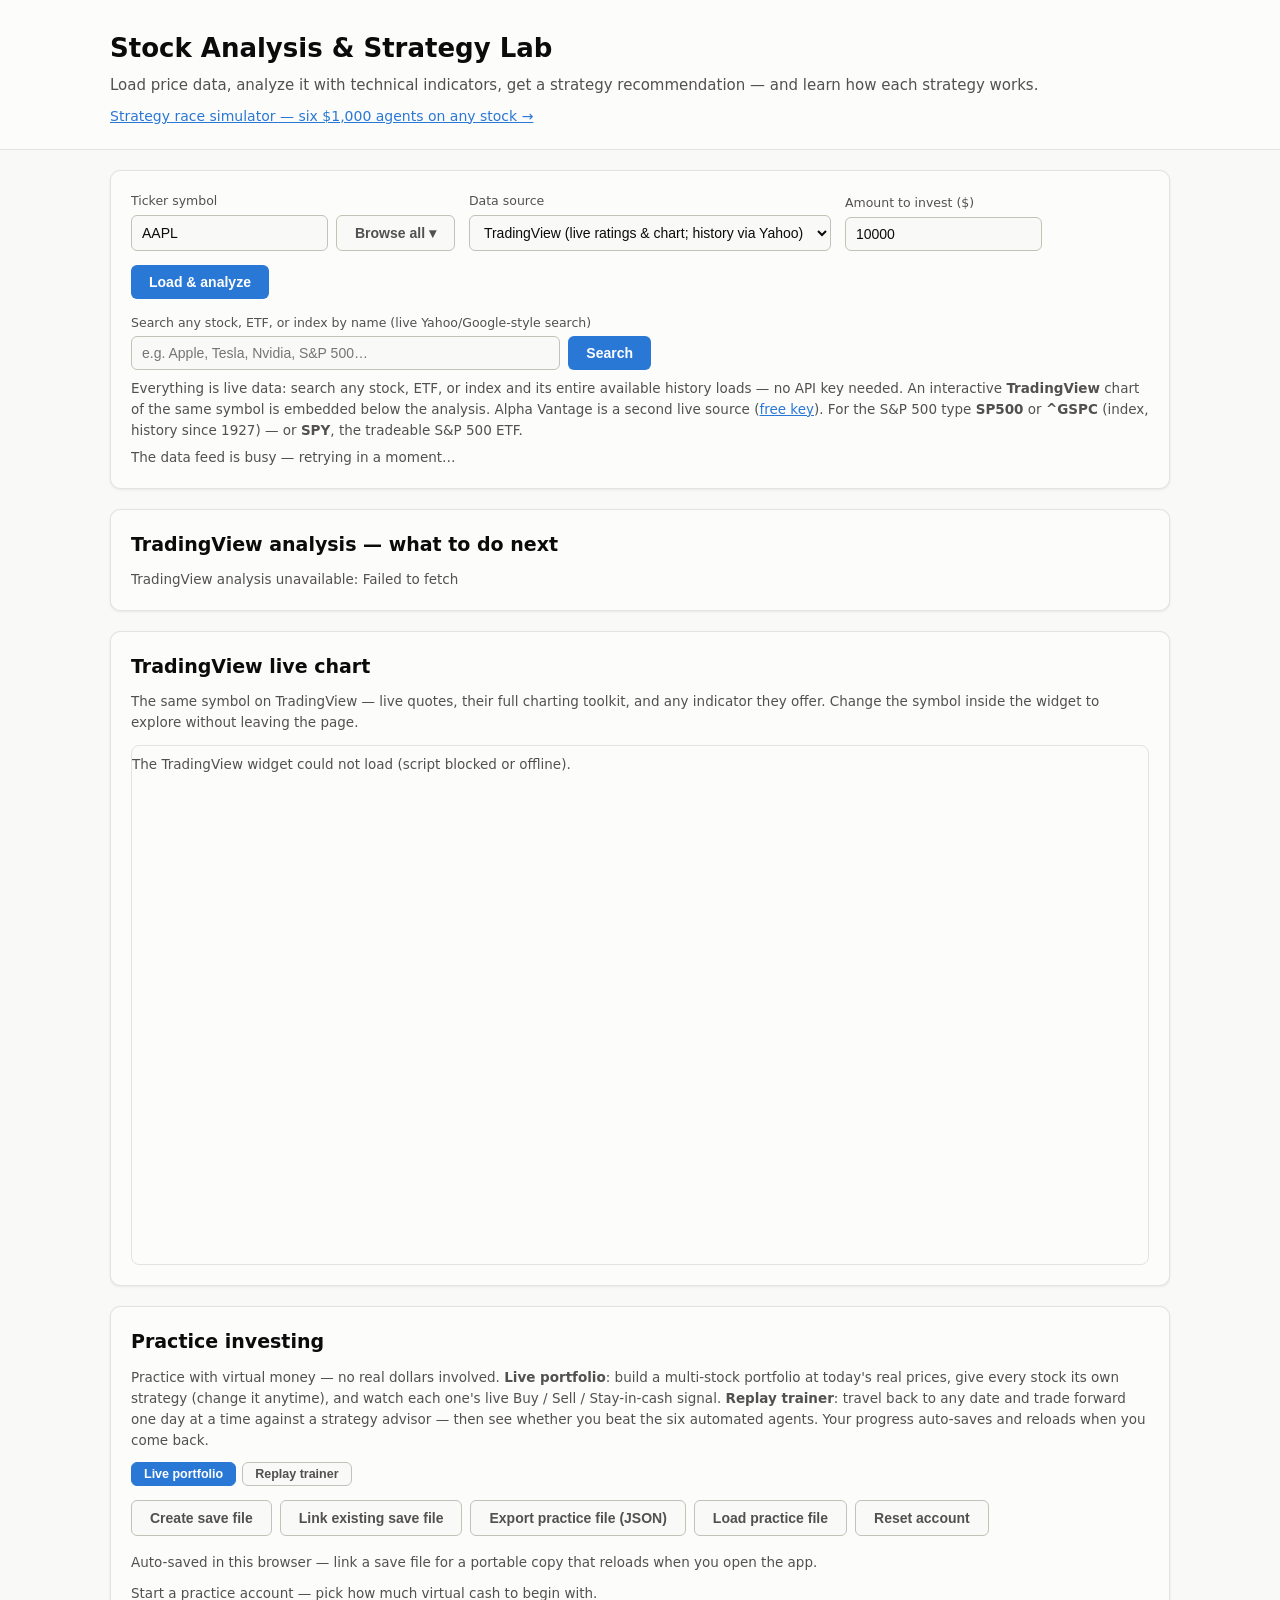
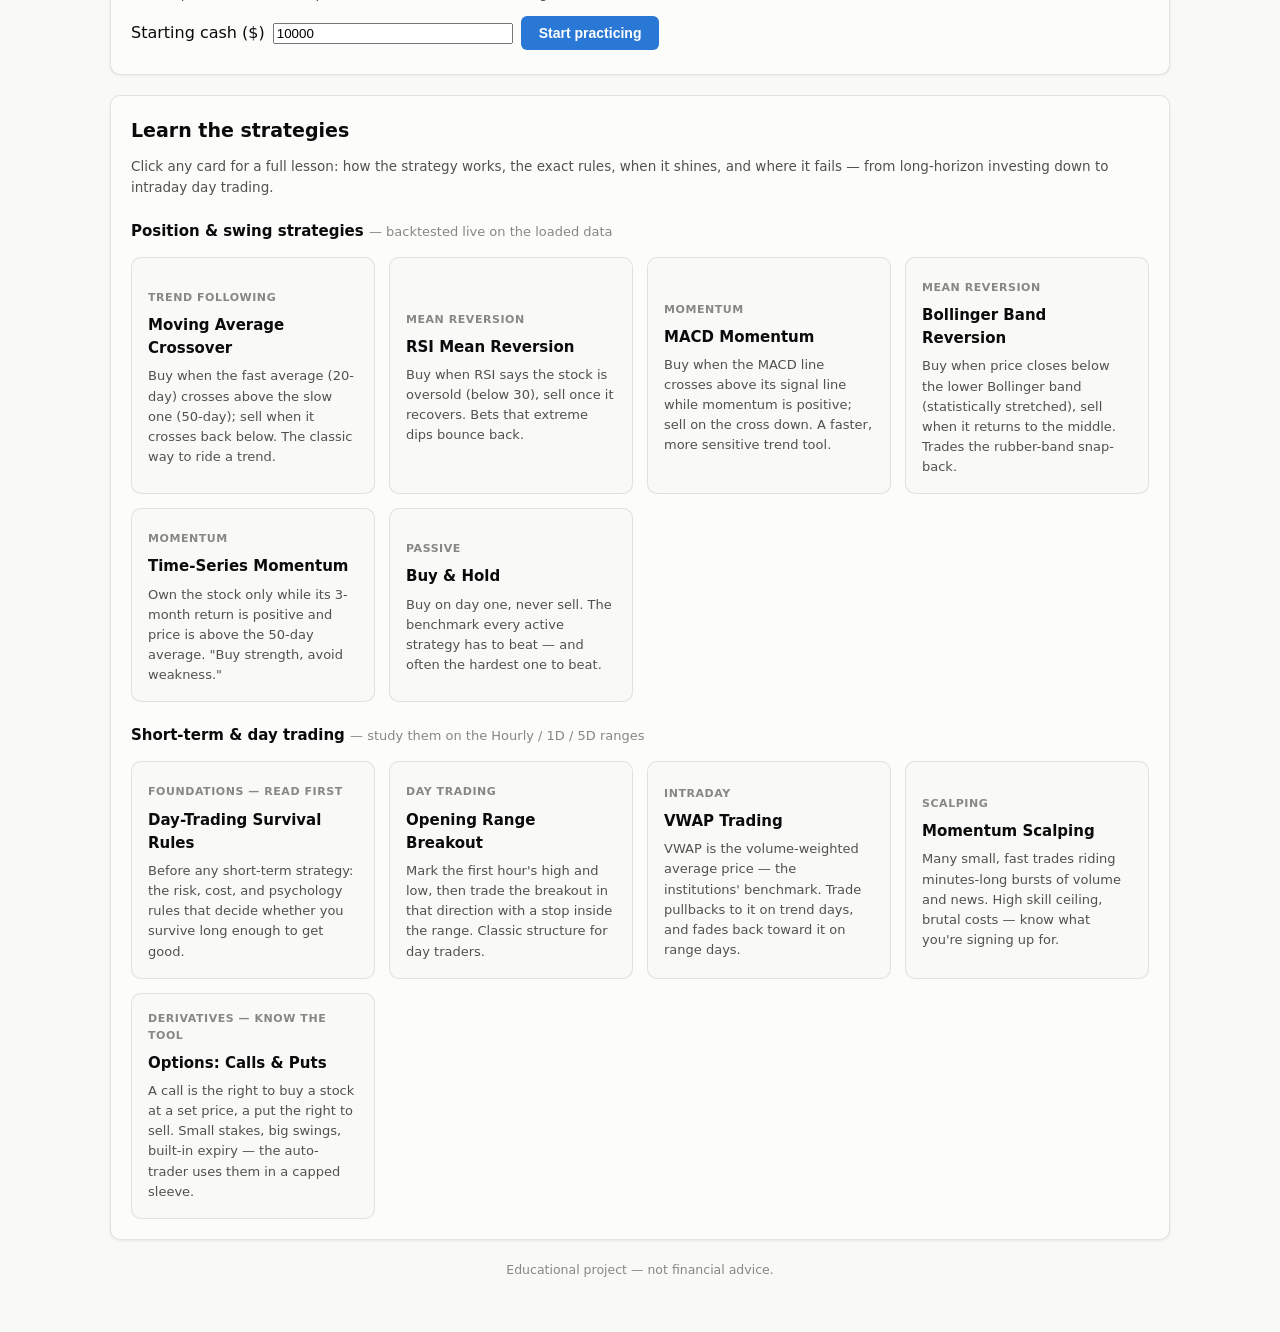
==== commit 9134733d: "adding simulation for 5 years" ====
--- a/index.html
+++ b/index.html
@@ -5,7 +5,7 @@
   <meta name="viewport" content="width=device-width, initial-scale=1.0" />
   <title>Stock Analysis &amp; Strategy Lab</title>
   <!-- ?v= busts stale browser caches — bump it when shipping changes -->
-  <link rel="stylesheet" href="css/styles.css?v=13" />
+  <link rel="stylesheet" href="css/styles.css?v=17" />
 </head>
 <body>
   <header class="app-header">
@@ -458,14 +458,14 @@
     </div>
   </div>
 
-  <script src="js/indicators.js?v=13"></script>
-  <script src="js/data.js?v=13"></script>
-  <script src="js/strategies.js?v=13"></script>
-  <script src="js/simulation.js?v=13"></script>
-  <script src="js/chart.js?v=13"></script>
-  <script src="js/practice.js?v=13"></script>
-  <script src="js/practice-ui.js?v=13"></script>
-  <script src="js/replay.js?v=13"></script>
-  <script src="js/app.js?v=13"></script>
+  <script src="js/indicators.js?v=17"></script>
+  <script src="js/data.js?v=17"></script>
+  <script src="js/strategies.js?v=17"></script>
+  <script src="js/simulation.js?v=17"></script>
+  <script src="js/chart.js?v=17"></script>
+  <script src="js/practice.js?v=17"></script>
+  <script src="js/practice-ui.js?v=17"></script>
+  <script src="js/replay.js?v=17"></script>
+  <script src="js/app.js?v=17"></script>
 </body>
 </html>
--- a/css/styles.css
+++ b/css/styles.css
@@ -621,6 +621,12 @@
 #auto-table tbody tr { cursor: pointer; }
 #auto-table tbody tr:hover td { background: color-mix(in srgb, var(--accent) 8%, transparent); }
 
+/* The auto-trader's present-day news check */
+.news-block { margin: 10px 0 4px; }
+.news-list { margin: 6px 0 0 18px; padding: 0; }
+.news-list li { margin: 3px 0; }
+.news-src { color: var(--text-muted); font-size: 12px; white-space: nowrap; }
+
 /* ============ Practice investing ============ */
 .up   { color: var(--delta-up); }
 .down { color: var(--delta-down); }
